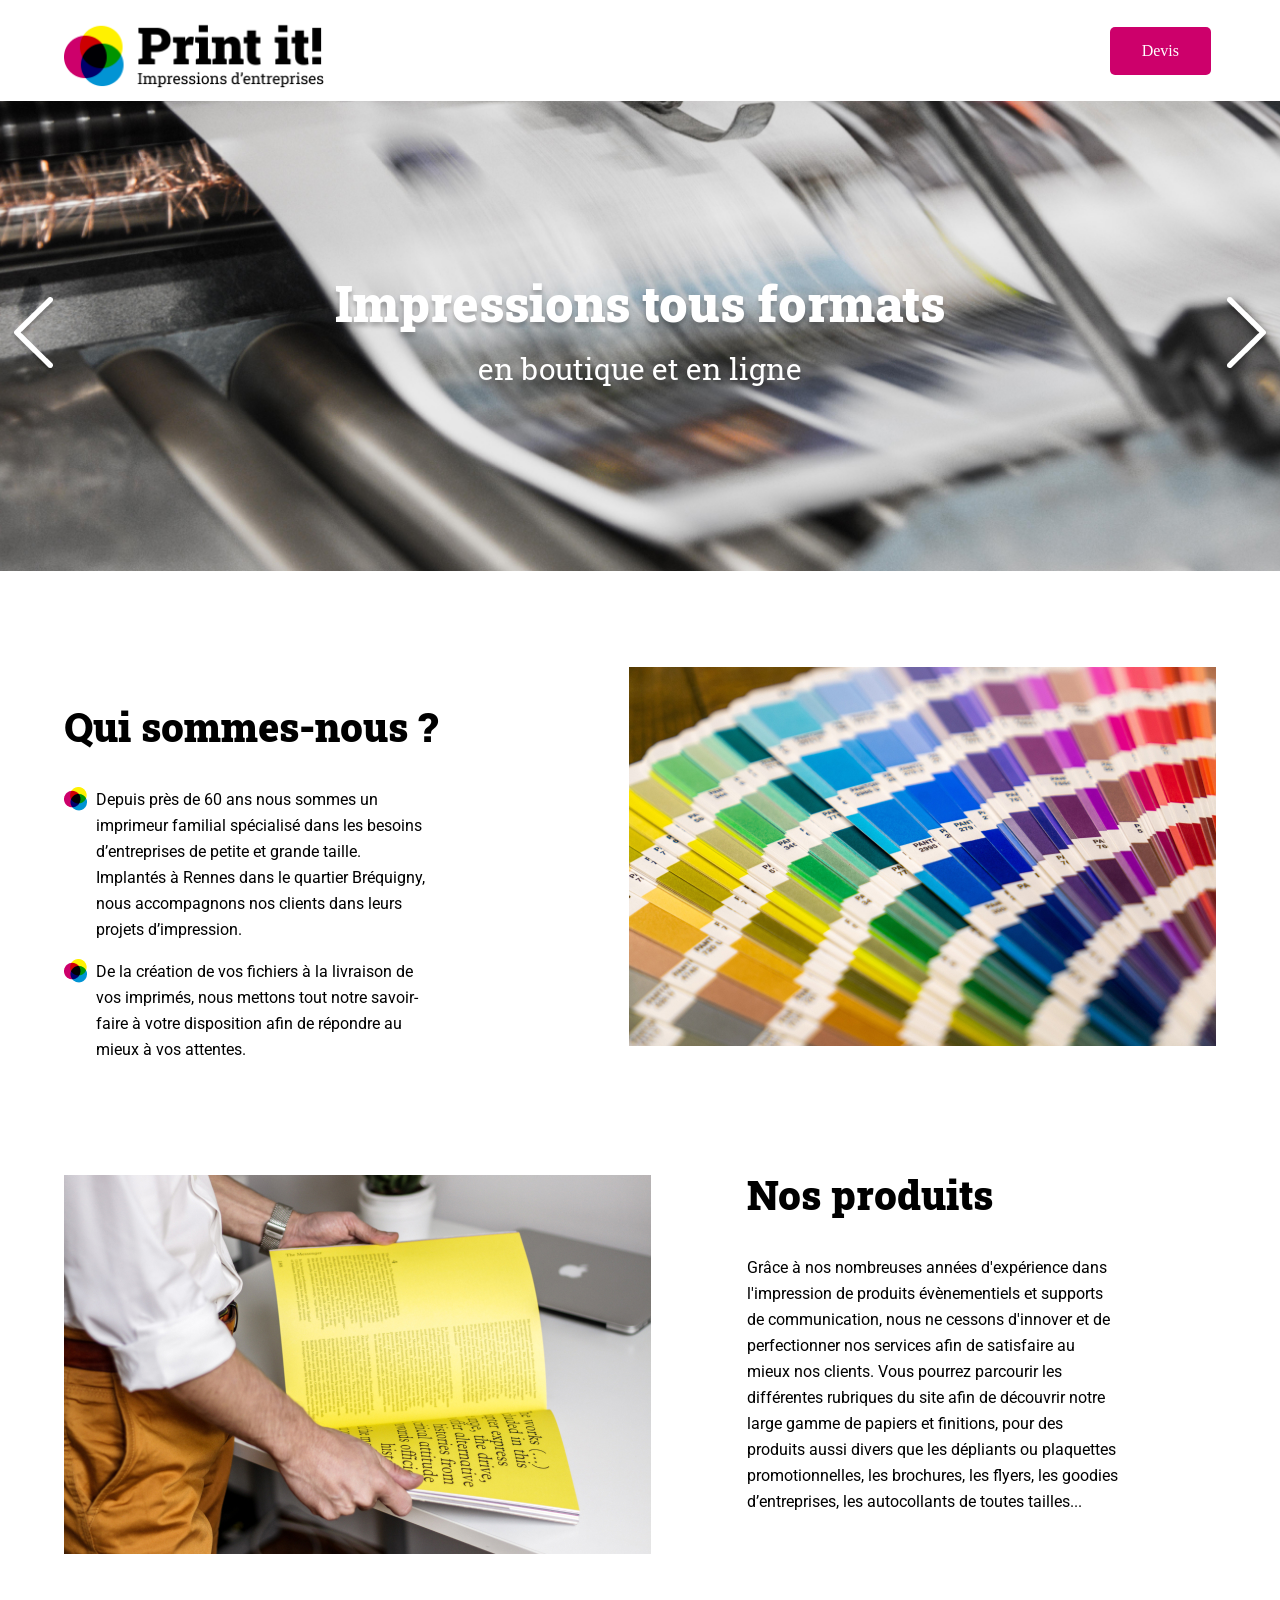
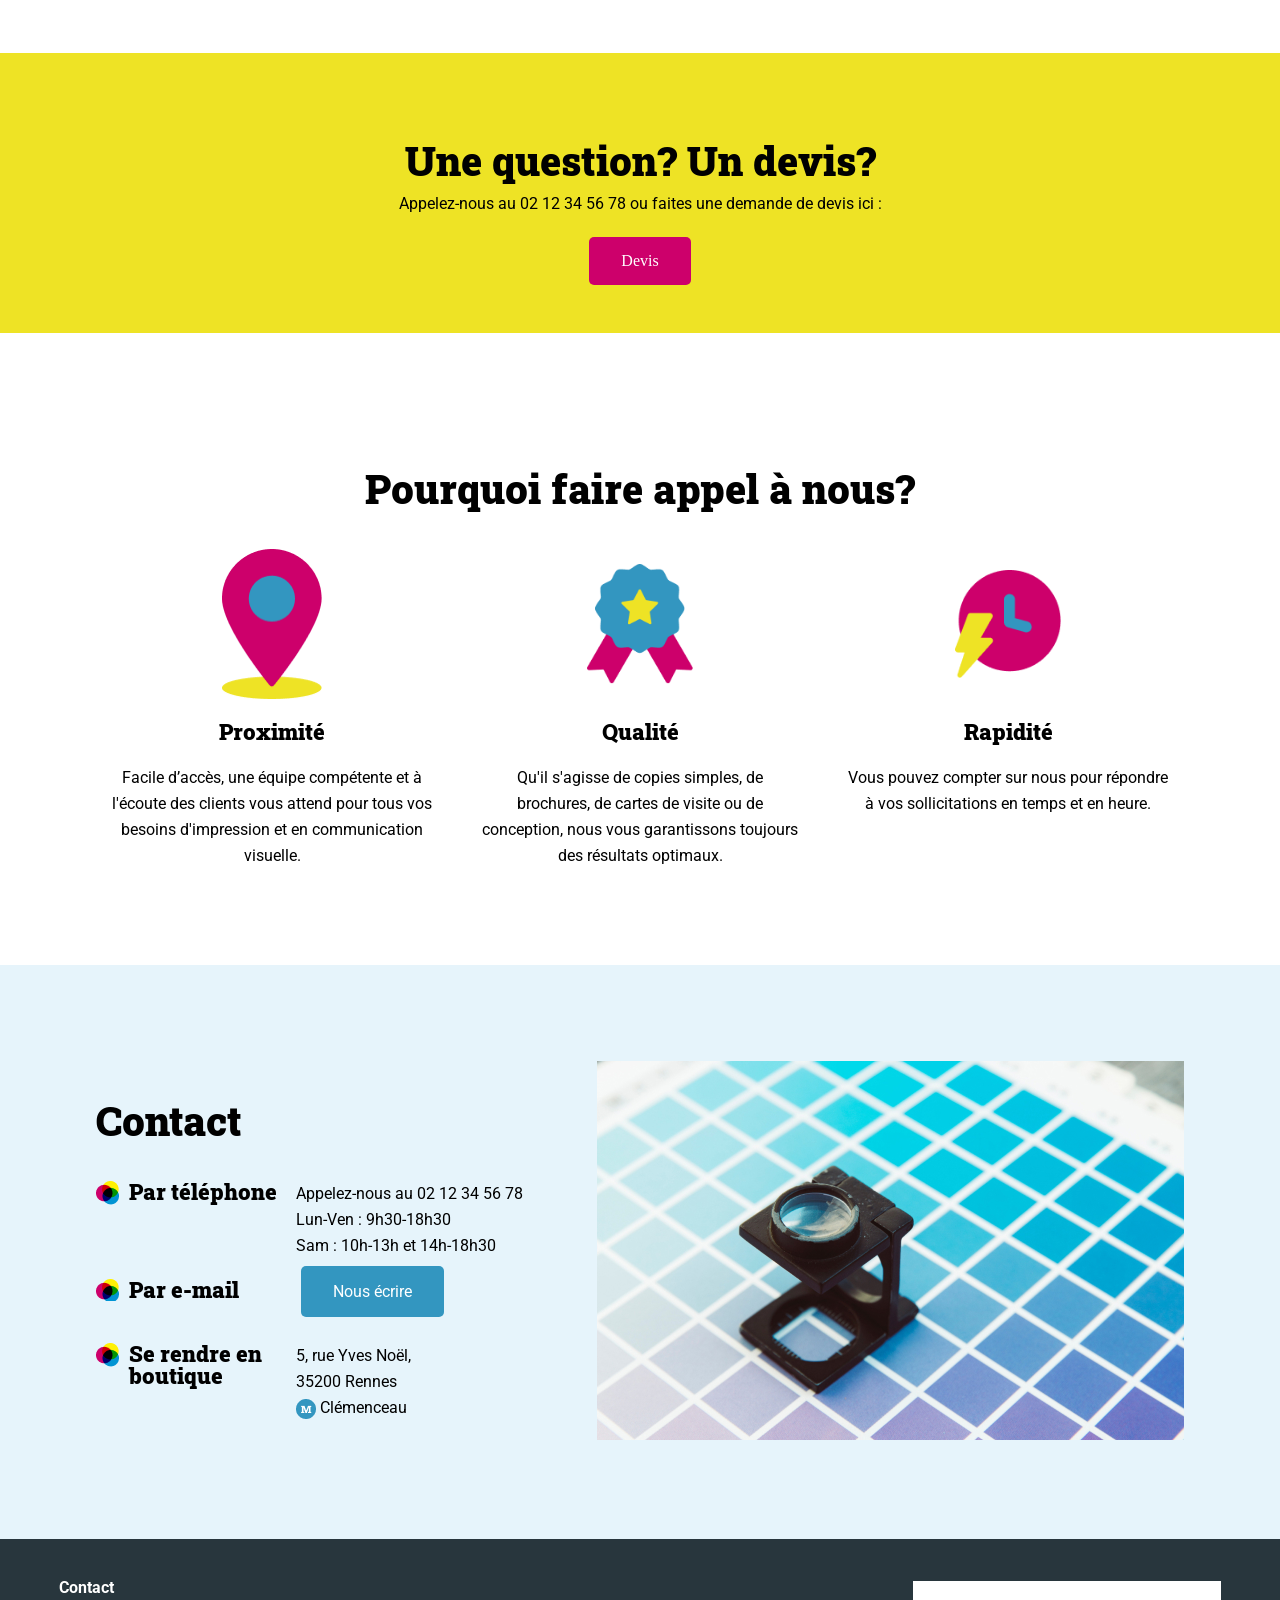
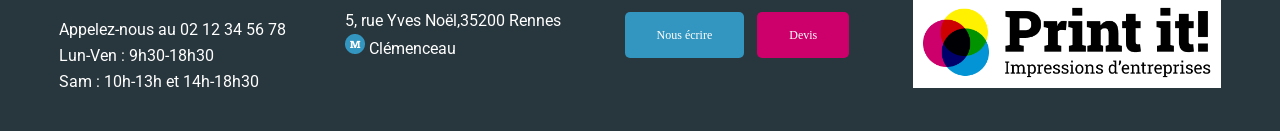
==== index.html @ 8594578f "Update index.html modification html" ====
<!DOCTYPE html>
<html lang="fr">
<head>
	<meta charset="UTF-8">
	<meta name="viewport" content="width=device-width, initial-scale=1.0">
	<title>Print it ! - Impressions d'entreprise</title>
	<link rel="stylesheet" href="./assets/style.css">
	<link rel="preconnect" href="https://fonts.googleapis.com">
	<link rel="preconnect" href="https://fonts.gstatic.com" crossorigin>
	<link href="https://fonts.googleapis.com/css2?family=Roboto:wght@400;700&family=Roboto+Slab:wght@400;900&display=swap" rel="stylesheet">
	<script src="./assets/config.js" defer></script>
<script src="/assets/script.js" defer></script>
	<script src="https://ajax.googleapis.com/ajax/libs/jquery/1.11.0/jquery.min.js"></script>

</head>
<body>
<header class="container">
	<h1>
		<img class="logo" src="./assets/images/logo.png" alt="Print it ! Impressions d'entreprises" >
	</h1>
	<a class="btn devis" href="mailto:contact@print-it.tld">Devis</a>
</header>
<main>
	<div id="banner">
  <img class="banner-img" src="./assets/images/slideshow/slide1.jpg" alt="Banner Print-it">
  
  <img src="./assets/images/arrow_left.png" class="arrow arrowleft" alt="Left Arrow">
  <img src="./assets/images/arrow_right.png" class="arrow arrowright" alt="Right Arrow">
  <p>Impressions tous formats <span>en boutique et en ligne</span></p>
</div>

	<section id="about-us" class="container">
		<div>
			<h2>Qui sommes-nous ?</h2>
			<ul>
				<li>Depuis près de 60 ans nous sommes un imprimeur familial spécialisé dans les besoins d’entreprises de petite et grande taille. Implantés à Rennes dans le quartier Bréquigny, nous accompagnons nos clients dans leurs projets d’impression.</li>
				<li>De la création de vos fichiers à la livraison de vos imprimés, nous mettons tout notre savoir-faire à votre disposition afin de répondre au mieux à vos attentes.</li>
			</ul>
		</div>
		<aside>
			<img src="./assets/images/colors.jpg" alt="palette multicolore">
		</aside>
	</section>
	<section id="products" class="container">
		<div>
			<h2>Nos produits</h2>
			<p>Grâce à nos nombreuses années d'expérience dans l'impression de produits évènementiels et supports de communication, nous ne cessons d'innover et de perfectionner nos services afin de satisfaire au mieux nos clients. Vous pourrez parcourir les différentes rubriques du site afin de découvrir notre large gamme de papiers et finitions, pour des produits aussi divers que les dépliants ou plaquettes promotionnelles, les brochures, les flyers, les goodies d’entreprises, les autocollants de toutes tailles... </p>
		</div>
		<aside>
			<img src="./assets/images/yellow-book.jpg" alt="Imprimeur avec un livre jaune dans les mains">
		</aside>

	</section>
	<section id="question" class="bg-yellow">
		<h2>Une question? Un devis?</h2>
		<p>Appelez-nous au 02 12 34 56 78 ou faites une demande de devis ici :</p>
		<a href="mailto:contact@print-it.tld" class="btn devis">Devis</a>
	</section>
	<section id="why-us" class="container">
		<h2>Pourquoi faire appel à nous?</h2>
		<div>
			<article>
				<img src="./assets/images/proximity-icon.png" alt="Icone Proximité">
				<h3>Proximité</h3>
				<p>Facile d’accès, une équipe compétente et à l'écoute des clients vous attend pour tous vos besoins d'impression et en communication visuelle.</p>
			</article>
			<article>
				<img src="./assets/images/quality-icon.png" alt="Icone Qualité">
				<h3>Qualité</h3>
				<p>Qu'il s'agisse de copies simples, de brochures, de cartes de visite ou de conception, nous vous garantissons toujours des résultats optimaux.</p>
			</article>
			<article>
				<img src="./assets/images/speedy-icon.png" alt="Rapidité Qualité">
				<h3>Rapidité</h3>
				<p>Vous pouvez compter sur nous pour répondre à vos sollicitations en temps et en heure.</p>
			</article>
		</div>
	</section>
	<section id="contact" class="bg-lightblue">
		<div class="container">
			<div>
				<h2>Contact</h2>
				<div>
					<h3>Par téléphone</h3>
					<ul>
						<li>Appelez-nous au 02 12 34 56 78</li>
						<li>Lun-Ven : 9h30-18h30</li>
						<li>Sam : 10h-13h et 14h-18h30</li>
					</ul>
				</div>
				<div>
					<h3>Par e-mail</h3>
					<p>
						<a href="mailto:contact@print-it.tld" class="btn">Nous écrire</a>
					</p>
				</div>
				<div>
					<h3>Se rendre en boutique</h3>
					<p>5, rue Yves Noël,<br>
						35200 Rennes<br>
						<img class="inline-icon" src="./assets/images/metro.png" alt="metro"/> Clémenceau</p>
				</div>
			</div>
			<div>
				<img src="./assets/images/magnifying-glass.jpg" alt="Loupe avec palette bleue">
			</div>

		</div>
	</section>
</main>
<footer>
	<div>
		<p class="footer-contact">Contact</p>
		<ul>
			<li>Appelez-nous au 02 12 34 56 78</li>
			<li>Lun-Ven : 9h30-18h30</li>
			<li>Sam : 10h-13h et 14h-18h30</li>
		</ul>
	</div>
	<div>
		<p>5, rue Yves Noël,35200 Rennes<br>
			<img src="./assets/images/metro.png" alt="metro"/> Clémenceau</p>
	</div>
	<div>
		<a href="mailto:contact@print-it.tld" class="btn">Nous écrire</a>
		<a href="mailto:contact@print-it.tld?subject=Demande&nbsp;de&nbsp;devis" class="btn devis">Devis</a>
	</div>
	<div>
		<img class="footer-logo" src="./assets/images/logo.png" alt="Print it ! Impressions d'entreprises" >
	</div>
</footer>
<script src="./assets/script.js"></script>
</body>
</html>
---- assets/style.css ----
/* variables declaration */
:root {
	--primary-color: #3396C0;
	--secondary-color: #CD006B;
	--third-color: #EEE325;
}

/* Reset CSS */
* {
	-webkit-box-sizing: border-box;
	-moz-box-sizing: border-box;
	box-sizing: border-box;
}
html, body, div, span, applet, object, iframe,
h1, h2, h3, h4, h5, h6, p, blockquote, pre,
a, abbr, acronym, address, big, cite, code,
del, dfn, em, img, ins, kbd, q, s, samp,
small, strike, strong, sub, sup, tt, var,
b, u, i, center,
dl, dt, dd, ol, ul, li,
fieldset, form, label, legend,
table, caption, tbody, tfoot, thead, tr, th, td,
article, aside, canvas, details, embed,
figure, figcaption, footer, header, hgroup,
menu, nav, output, ruby, section, summary,
time, mark, audio, video {
	margin: 0;
	padding: 0;
	border: 0;
	font: inherit;
	font-size: 100%;
	vertical-align: baseline;
}
/* HTML5 display-role reset for older browsers */
article, aside, details, figcaption, figure,
footer, header, hgroup, menu, nav, section {
	display: block;
}
body {
	line-height: 1;
}
ol, ul {
	list-style: none;
}
blockquote, q {
	quotes: none;
}
blockquote:before, blockquote:after,
q:before, q:after {
	content: none;
}
table {
	border-collapse: collapse;
	border-spacing: 0;
}
body {

}
section {
	margin-block: 6em;
}
h2 {
	font-family: 'Roboto Slab', sans-serif;
	font-size: 40px;
	font-weight: 900;
	margin-block: 1em;
}
h3{
	font-family: 'Roboto Slab', sans-serif;
	font-size: 22px;
	font-weight: 900;
	margin-block: 1em;
}

p, li {
	font-family: Roboto, sans-serif;
	font-size: 16px;
	line-height: 26px;
}
.container {
	max-width: 1440px;
	margin-inline:auto;
	padding-inline: 5%;
}
header {
	display: flex;
	justify-content: space-between;
	align-items: center;
}
.logo{
	width: 260px;
	margin-block: 10px;
}

.btn {
	background-color: var(--primary-color) ;
	padding: 16px 32px;
	margin-inline:5px;
	border-radius: 5px;
	color: white;
	text-decoration: none;
}
.devis {
	background-color: var(--secondary-color);
}

#banner {
	display: flex;
	flex-direction: column;
	align-items: center;
	justify-content: center;
	width: 100%;
	min-height: 470px;
	position: relative;
}
.banner-img {
	position: absolute;
	width: 100%;
	height: 100%;
	z-index: -1;
	object-fit: cover;
	object-position: center;
}
/* Code CSS en prévision de l'ajout d'un carousel pour la bannière */
/* Gestion des fleches du carrousel */
#banner .arrow {
	position: absolute;
}
#banner .arrowleft {
	left: 10px;
}
#banner .arrowright {
	right: 10px;
}
/* Gestion des points du carrousel */
.dots {
	position: absolute;
	bottom: 40px;
	display: flex;
}
.dot {
	margin-inline: 5px;
	width: 13px;
	height: 13px;
	background-color: #ffffff00;
	border: 3px solid #fff;
	border-radius: 100%;
	box-shadow: 0 4px 4px rgba(0, 0, 0, 0.25);;
}
.dot_selected {
	background-color: #fff;
}
/* Fin du code CSS pour le carousel */
#banner p {
	font-family: 'Roboto Slab', sans-serif;
	font-weight: 900;
	font-size: 50px;
	line-height: 66px;
	color: white;
	text-shadow: 0 4px 4px rgba(0, 0, 0, 0.25);
	text-align: center;
}
#banner span {
	display: block;
	font-weight: 400;
	font-size: 30px;
}
#about-us {
	display: flex;
}
#about-us article, #about-us aside {
	flex:1;
}
#about-us li {
	background: url("./images/tricolor-icon.png") no-repeat left top;
	font-size: 16px;
	line-height: 26px;
	padding-left:2em;
	width: 65%;
	margin-bottom: 1em;

}

#products {
	display: flex;
	align-items: flex-start;
	flex-direction: row-reverse;
}
#products div, #products aside {
	flex:1;
}
#products div {
	padding: 0 6em;
}
#products h2 {
	margin-top: 0;
}
.bg-yellow {
	background-color: var(--third-color);
}
#question {
	display: flex;
	flex-direction: column;
	align-items: center;
	padding-block: 3em;
}
#question h2 {
	margin-bottom: 10px;
}
#question p {
	margin-bottom: 20px;
}

#why-us {
	display: flex;
	flex-direction: column;
	text-align: center;
}
#why-us > div{
	display: flex;
	justify-content: space-evenly;
}
#why-us article {
	max-width: 320px;
	display: flex;
	flex-direction: column;
}
#why-us img {
	width: 33%;
	height: 150px;
	text-align: center;
	margin-inline: auto;
	margin-block: 0;
	object-fit: contain;
}

.bg-lightblue{
	background-color: #E6F4FB;
}
#contact {
	margin-bottom: 0;
}
#contact article, #contact div {
	flex:1;
}


#contact .container {
	flex-direction: row;
	display: flex;
	padding: 6em ;
}

#contact .container > div > div {
	display: flex;
	padding-bottom: 20px;
}

#contact h3 {
	margin-top: 0;
	background: url("./images/tricolor-icon.png") no-repeat left top;
	padding-left:1.5em;
	width: 200px;
}
.inline-icon {
	vertical-align: middle;
}
footer {
	background-color: #28363D;
	color: white;
	display: flex;
	padding-block: 3em;
	justify-content: space-evenly;
	font-size: 12px;
	align-items: center;
}
footer div {

	position: relative;
}
.footer-logo {
	background-color: white;
	max-width: 308px;
	padding: 10px;
}
.footer-contact {
	margin-bottom: 1em;
	font-weight: 700;
	font-size: 16px;

}

@media all and (max-width: 1250px) {
	#contact > article {
		flex: 2;
	}
}
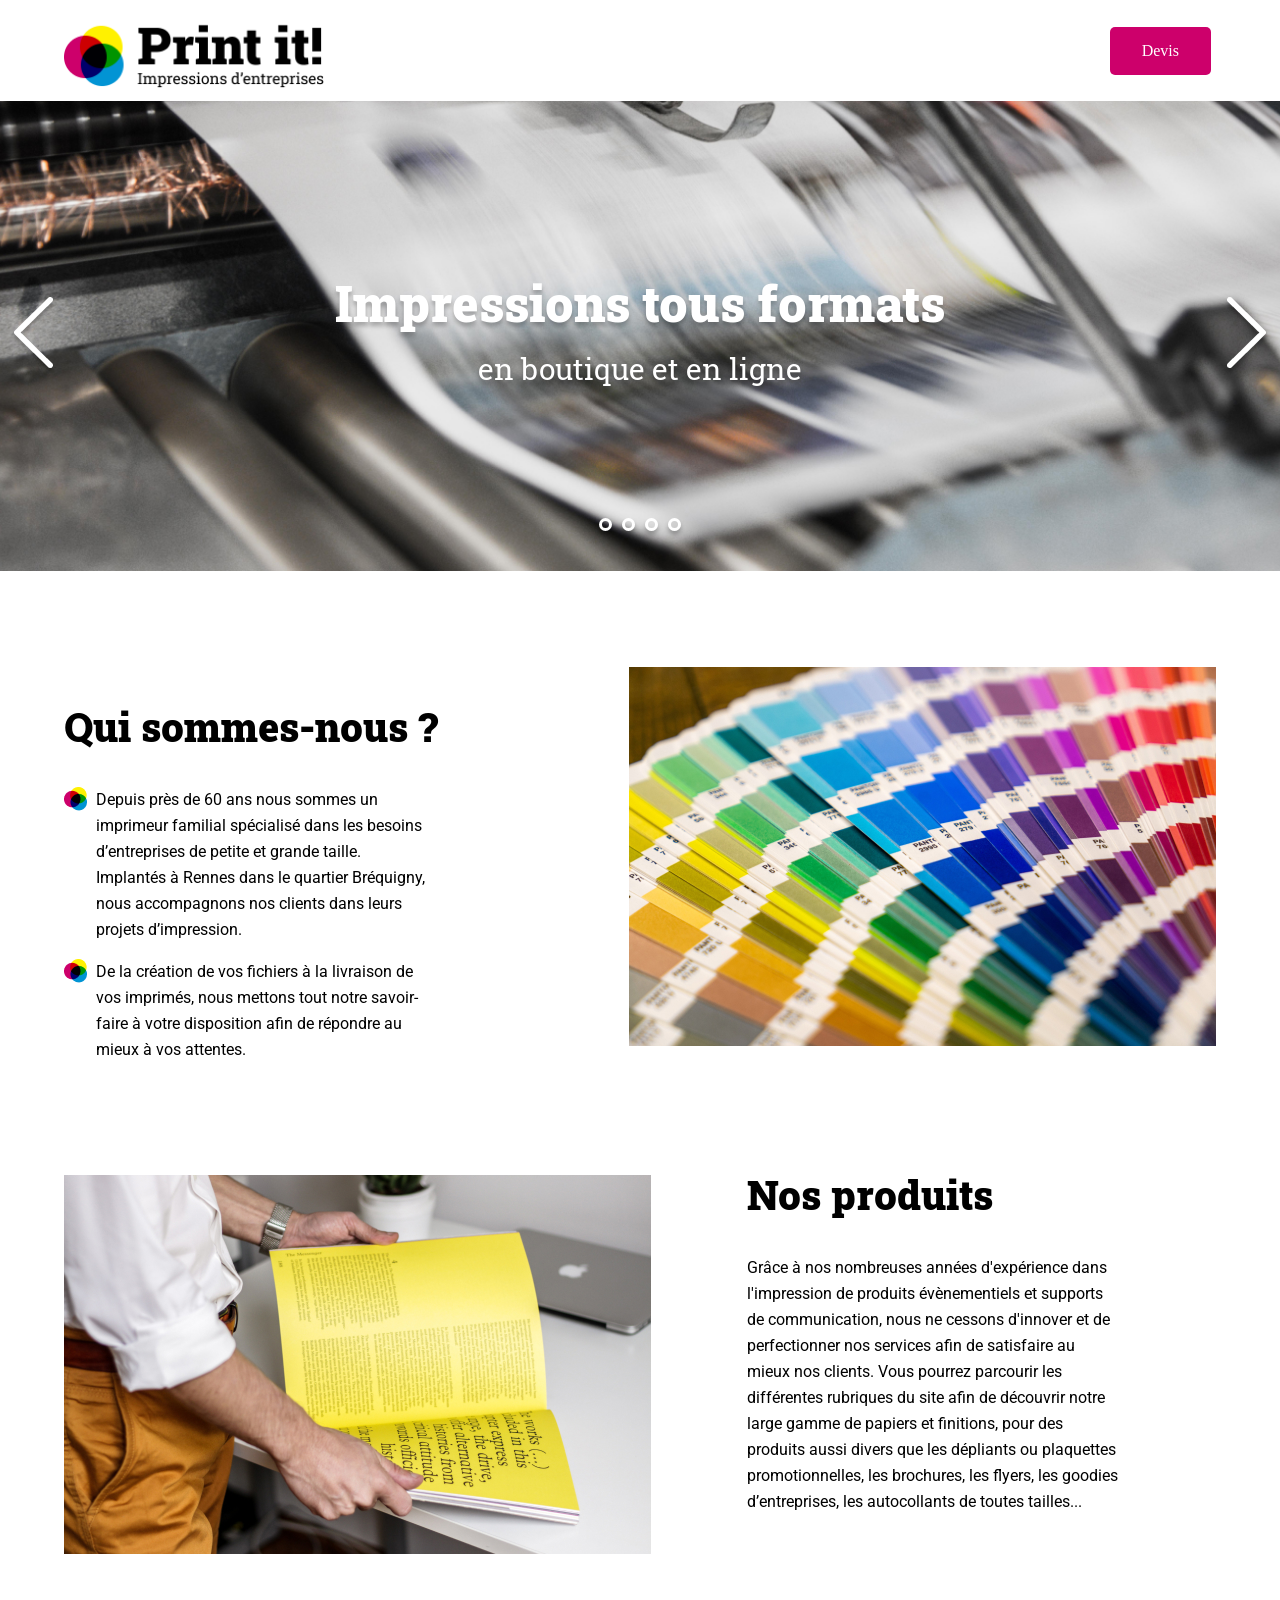
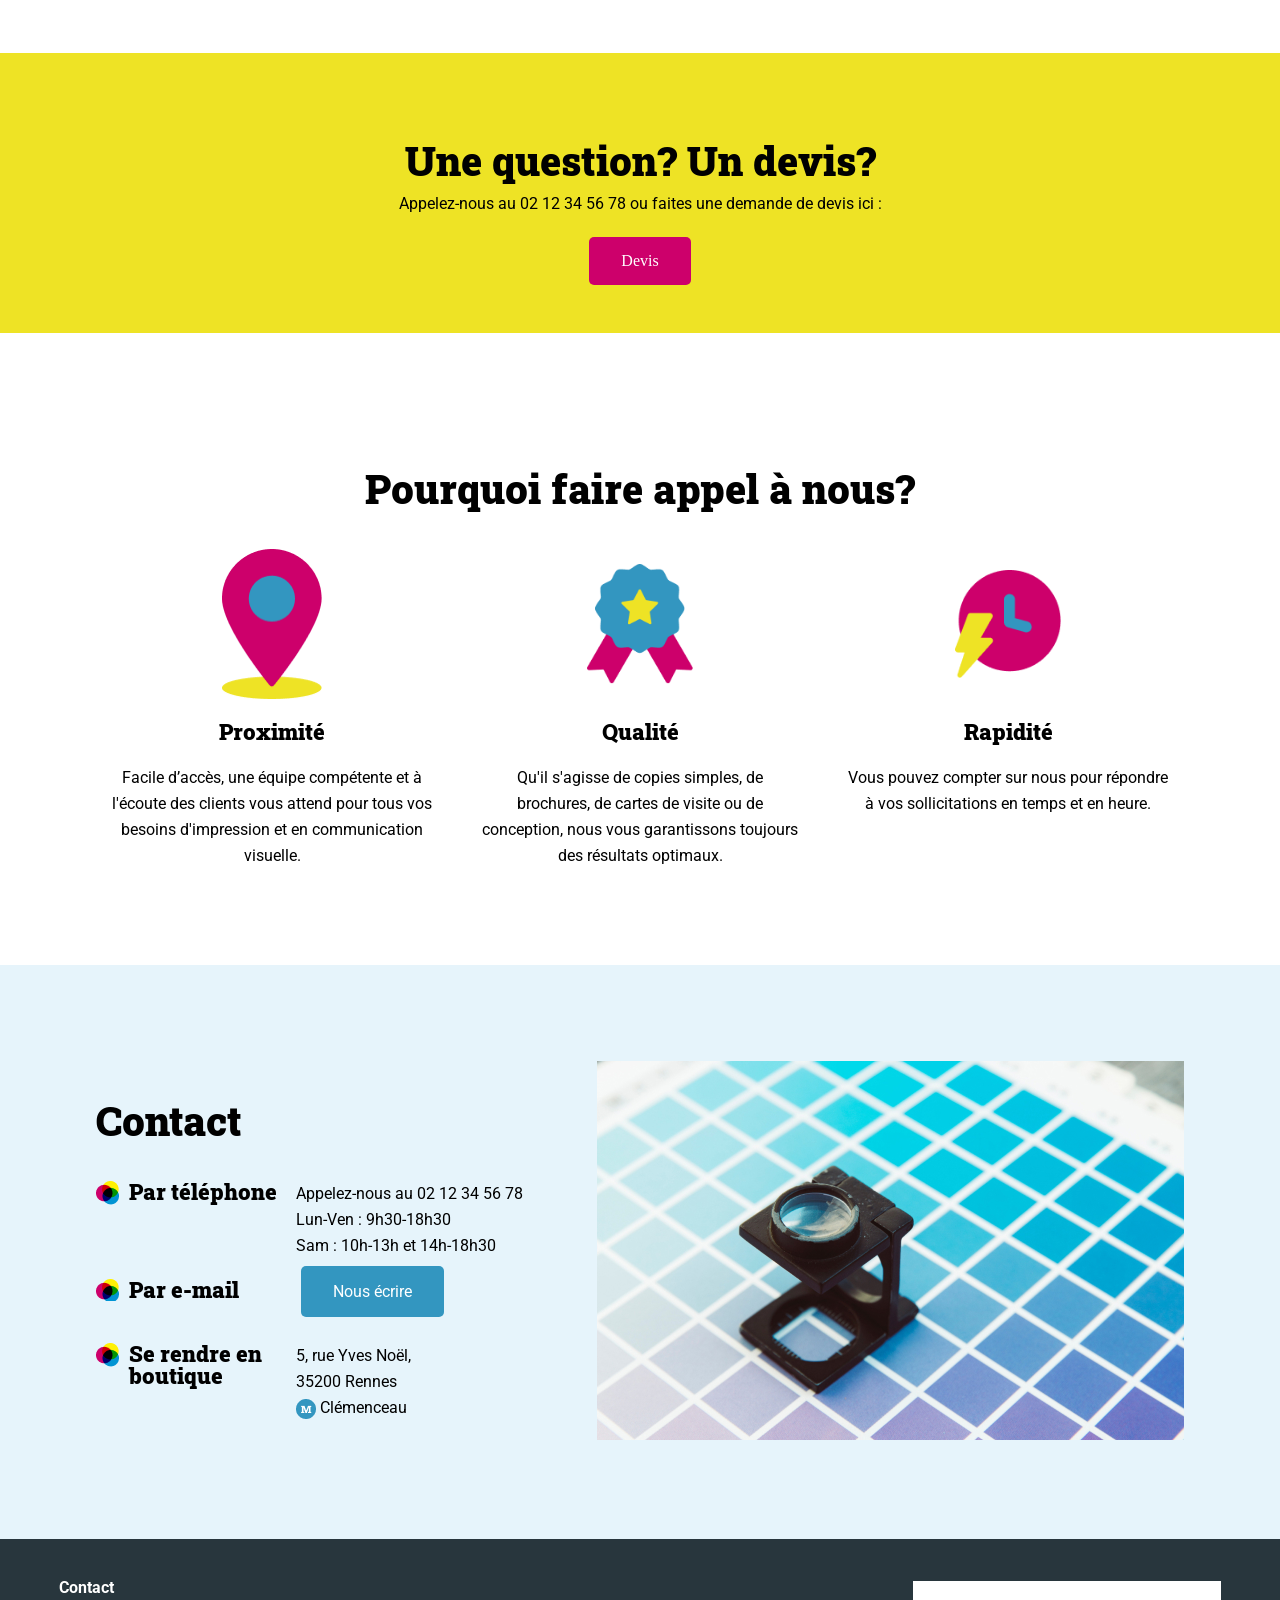
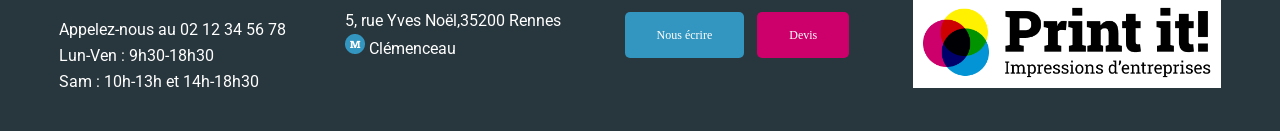
==== commit 6517c3d8: "ajout" ====
--- a/index.html
+++ b/index.html
@@ -1,5 +1,6 @@
 <!DOCTYPE html>
 <html lang="fr">
+
 <head>
 	<meta charset="UTF-8">
 	<meta name="viewport" content="width=device-width, initial-scale=1.0">
@@ -7,128 +8,144 @@
 	<link rel="stylesheet" href="./assets/style.css">
 	<link rel="preconnect" href="https://fonts.googleapis.com">
 	<link rel="preconnect" href="https://fonts.gstatic.com" crossorigin>
-	<link href="https://fonts.googleapis.com/css2?family=Roboto:wght@400;700&family=Roboto+Slab:wght@400;900&display=swap" rel="stylesheet">
+	<link
+		href="https://fonts.googleapis.com/css2?family=Roboto:wght@400;700&family=Roboto+Slab:wght@400;900&display=swap"
+		rel="stylesheet">
 	<script src="./assets/config.js" defer></script>
-<script src="/assets/script.js" defer></script>
+	<script src="./assets/script.js" defer></script>
 	<script src="https://ajax.googleapis.com/ajax/libs/jquery/1.11.0/jquery.min.js"></script>
 
 </head>
+
 <body>
-<header class="container">
-	<h1>
-		<img class="logo" src="./assets/images/logo.png" alt="Print it ! Impressions d'entreprises" >
-	</h1>
-	<a class="btn devis" href="mailto:contact@print-it.tld">Devis</a>
-</header>
-<main>
-	<div id="banner">
-  <img class="banner-img" src="./assets/images/slideshow/slide1.jpg" alt="Banner Print-it">
-  
-  <img src="./assets/images/arrow_left.png" class="arrow arrowleft" alt="Left Arrow">
-  <img src="./assets/images/arrow_right.png" class="arrow arrowright" alt="Right Arrow">
-  <p>Impressions tous formats <span>en boutique et en ligne</span></p>
-</div>
+	<header class="container">
+		<h1>
+			<img class="logo" src="./assets/images/logo.png" alt="Print it ! Impressions d'entreprises">
+		</h1>
+		<a class="btn devis" href="mailto:contact@print-it.tld">Devis</a>
+	</header>
+	<main>
+		<div id="banner">
+			<img class="banner-img" src="./assets/images/slideshow/slide1.jpg" alt="Banner Print-it">
 
-	<section id="about-us" class="container">
+			<img src="./assets/images/arrow_left.png" class="arrow arrowleft" alt="Left Arrow">
+			<img src="./assets/images/arrow_right.png" class="arrow arrowright" alt="Right Arrow">
+			<p>Impressions tous formats <span>en boutique et en ligne</span></p>
+		</div>
+
+		<section id="about-us" class="container">
+			<div>
+				<h2>Qui sommes-nous ?</h2>
+				<ul>
+					<li>Depuis près de 60 ans nous sommes un imprimeur familial spécialisé dans les besoins
+						d’entreprises de petite et grande taille. Implantés à Rennes dans le quartier Bréquigny, nous
+						accompagnons nos clients dans leurs projets d’impression.</li>
+					<li>De la création de vos fichiers à la livraison de vos imprimés, nous mettons tout notre
+						savoir-faire à votre disposition afin de répondre au mieux à vos attentes.</li>
+				</ul>
+			</div>
+			<aside>
+				<img src="./assets/images/colors.jpg" alt="palette multicolore">
+			</aside>
+		</section>
+		<section id="products" class="container">
+			<div>
+				<h2>Nos produits</h2>
+				<p>Grâce à nos nombreuses années d'expérience dans l'impression de produits évènementiels et supports de
+					communication, nous ne cessons d'innover et de perfectionner nos services afin de satisfaire au
+					mieux nos clients. Vous pourrez parcourir les différentes rubriques du site afin de découvrir notre
+					large gamme de papiers et finitions, pour des produits aussi divers que les dépliants ou plaquettes
+					promotionnelles, les brochures, les flyers, les goodies d’entreprises, les autocollants de toutes
+					tailles... </p>
+			</div>
+			<aside>
+				<img src="./assets/images/yellow-book.jpg" alt="Imprimeur avec un livre jaune dans les mains">
+			</aside>
+
+		</section>
+		<section id="question" class="bg-yellow">
+			<h2>Une question? Un devis?</h2>
+			<p>Appelez-nous au 02 12 34 56 78 ou faites une demande de devis ici :</p>
+			<a href="mailto:contact@print-it.tld" class="btn devis">Devis</a>
+		</section>
+		<section id="why-us" class="container">
+			<h2>Pourquoi faire appel à nous?</h2>
+			<div>
+				<article>
+					<img src="./assets/images/proximity-icon.png" alt="Icone Proximité">
+					<h3>Proximité</h3>
+					<p>Facile d’accès, une équipe compétente et à l'écoute des clients vous attend pour tous vos besoins
+						d'impression et en communication visuelle.</p>
+				</article>
+				<article>
+					<img src="./assets/images/quality-icon.png" alt="Icone Qualité">
+					<h3>Qualité</h3>
+					<p>Qu'il s'agisse de copies simples, de brochures, de cartes de visite ou de conception, nous vous
+						garantissons toujours des résultats optimaux.</p>
+				</article>
+				<article>
+					<img src="./assets/images/speedy-icon.png" alt="Rapidité Qualité">
+					<h3>Rapidité</h3>
+					<p>Vous pouvez compter sur nous pour répondre à vos sollicitations en temps et en heure.</p>
+				</article>
+			</div>
+		</section>
+		<section id="contact" class="bg-lightblue">
+			<div class="container">
+				<div>
+					<h2>Contact</h2>
+					<div>
+						<h3>Par téléphone</h3>
+						<ul>
+							<li>Appelez-nous au 02 12 34 56 78</li>
+							<li>Lun-Ven : 9h30-18h30</li>
+							<li>Sam : 10h-13h et 14h-18h30</li>
+						</ul>
+					</div>
+					<div>
+						<h3>Par e-mail</h3>
+						<p>
+							<a href="mailto:contact@print-it.tld" class="btn">Nous écrire</a>
+						</p>
+					</div>
+					<div>
+						<h3>Se rendre en boutique</h3>
+						<p>5, rue Yves Noël,<br>
+							35200 Rennes<br>
+							<img class="inline-icon" src="./assets/images/metro.png" alt="metro" /> Clémenceau
+						</p>
+					</div>
+				</div>
+				<div>
+					<img src="./assets/images/magnifying-glass.jpg" alt="Loupe avec palette bleue">
+				</div>
+
+			</div>
+		</section>
+	</main>
+	<footer>
 		<div>
-			<h2>Qui sommes-nous ?</h2>
+			<p class="footer-contact">Contact</p>
 			<ul>
-				<li>Depuis près de 60 ans nous sommes un imprimeur familial spécialisé dans les besoins d’entreprises de petite et grande taille. Implantés à Rennes dans le quartier Bréquigny, nous accompagnons nos clients dans leurs projets d’impression.</li>
-				<li>De la création de vos fichiers à la livraison de vos imprimés, nous mettons tout notre savoir-faire à votre disposition afin de répondre au mieux à vos attentes.</li>
+				<li>Appelez-nous au 02 12 34 56 78</li>
+				<li>Lun-Ven : 9h30-18h30</li>
+				<li>Sam : 10h-13h et 14h-18h30</li>
 			</ul>
 		</div>
-		<aside>
-			<img src="./assets/images/colors.jpg" alt="palette multicolore">
-		</aside>
-	</section>
-	<section id="products" class="container">
 		<div>
-			<h2>Nos produits</h2>
-			<p>Grâce à nos nombreuses années d'expérience dans l'impression de produits évènementiels et supports de communication, nous ne cessons d'innover et de perfectionner nos services afin de satisfaire au mieux nos clients. Vous pourrez parcourir les différentes rubriques du site afin de découvrir notre large gamme de papiers et finitions, pour des produits aussi divers que les dépliants ou plaquettes promotionnelles, les brochures, les flyers, les goodies d’entreprises, les autocollants de toutes tailles... </p>
+			<p>5, rue Yves Noël,35200 Rennes<br>
+				<img src="./assets/images/metro.png" alt="metro" /> Clémenceau
+			</p>
 		</div>
-		<aside>
-			<img src="./assets/images/yellow-book.jpg" alt="Imprimeur avec un livre jaune dans les mains">
-		</aside>
+		<div>
+			<a href="mailto:contact@print-it.tld" class="btn">Nous écrire</a>
+			<a href="mailto:contact@print-it.tld?subject=Demande&nbsp;de&nbsp;devis" class="btn devis">Devis</a>
+		</div>
+		<div>
+			<img class="footer-logo" src="./assets/images/logo.png" alt="Print it ! Impressions d'entreprises">
+		</div>
+	</footer>
 
-	</section>
-	<section id="question" class="bg-yellow">
-		<h2>Une question? Un devis?</h2>
-		<p>Appelez-nous au 02 12 34 56 78 ou faites une demande de devis ici :</p>
-		<a href="mailto:contact@print-it.tld" class="btn devis">Devis</a>
-	</section>
-	<section id="why-us" class="container">
-		<h2>Pourquoi faire appel à nous?</h2>
-		<div>
-			<article>
-				<img src="./assets/images/proximity-icon.png" alt="Icone Proximité">
-				<h3>Proximité</h3>
-				<p>Facile d’accès, une équipe compétente et à l'écoute des clients vous attend pour tous vos besoins d'impression et en communication visuelle.</p>
-			</article>
-			<article>
-				<img src="./assets/images/quality-icon.png" alt="Icone Qualité">
-				<h3>Qualité</h3>
-				<p>Qu'il s'agisse de copies simples, de brochures, de cartes de visite ou de conception, nous vous garantissons toujours des résultats optimaux.</p>
-			</article>
-			<article>
-				<img src="./assets/images/speedy-icon.png" alt="Rapidité Qualité">
-				<h3>Rapidité</h3>
-				<p>Vous pouvez compter sur nous pour répondre à vos sollicitations en temps et en heure.</p>
-			</article>
-		</div>
-	</section>
-	<section id="contact" class="bg-lightblue">
-		<div class="container">
-			<div>
-				<h2>Contact</h2>
-				<div>
-					<h3>Par téléphone</h3>
-					<ul>
-						<li>Appelez-nous au 02 12 34 56 78</li>
-						<li>Lun-Ven : 9h30-18h30</li>
-						<li>Sam : 10h-13h et 14h-18h30</li>
-					</ul>
-				</div>
-				<div>
-					<h3>Par e-mail</h3>
-					<p>
-						<a href="mailto:contact@print-it.tld" class="btn">Nous écrire</a>
-					</p>
-				</div>
-				<div>
-					<h3>Se rendre en boutique</h3>
-					<p>5, rue Yves Noël,<br>
-						35200 Rennes<br>
-						<img class="inline-icon" src="./assets/images/metro.png" alt="metro"/> Clémenceau</p>
-				</div>
-			</div>
-			<div>
-				<img src="./assets/images/magnifying-glass.jpg" alt="Loupe avec palette bleue">
-			</div>
+</body>
 
-		</div>
-	</section>
-</main>
-<footer>
-	<div>
-		<p class="footer-contact">Contact</p>
-		<ul>
-			<li>Appelez-nous au 02 12 34 56 78</li>
-			<li>Lun-Ven : 9h30-18h30</li>
-			<li>Sam : 10h-13h et 14h-18h30</li>
-		</ul>
-	</div>
-	<div>
-		<p>5, rue Yves Noël,35200 Rennes<br>
-			<img src="./assets/images/metro.png" alt="metro"/> Clémenceau</p>
-	</div>
-	<div>
-		<a href="mailto:contact@print-it.tld" class="btn">Nous écrire</a>
-		<a href="mailto:contact@print-it.tld?subject=Demande&nbsp;de&nbsp;devis" class="btn devis">Devis</a>
-	</div>
-	<div>
-		<img class="footer-logo" src="./assets/images/logo.png" alt="Print it ! Impressions d'entreprises" >
-	</div>
-</footer>
-<script src="./assets/script.js"></script>
-</body>
-</html>
+</html>
--- a/assets/style.css
+++ b/assets/style.css
@@ -11,19 +11,88 @@
 	-moz-box-sizing: border-box;
 	box-sizing: border-box;
 }
-html, body, div, span, applet, object, iframe,
-h1, h2, h3, h4, h5, h6, p, blockquote, pre,
-a, abbr, acronym, address, big, cite, code,
-del, dfn, em, img, ins, kbd, q, s, samp,
-small, strike, strong, sub, sup, tt, var,
-b, u, i, center,
-dl, dt, dd, ol, ul, li,
-fieldset, form, label, legend,
-table, caption, tbody, tfoot, thead, tr, th, td,
-article, aside, canvas, details, embed,
-figure, figcaption, footer, header, hgroup,
-menu, nav, output, ruby, section, summary,
-time, mark, audio, video {
+
+html,
+body,
+div,
+span,
+applet,
+object,
+iframe,
+h1,
+h2,
+h3,
+h4,
+h5,
+h6,
+p,
+blockquote,
+pre,
+a,
+abbr,
+acronym,
+address,
+big,
+cite,
+code,
+del,
+dfn,
+em,
+img,
+ins,
+kbd,
+q,
+s,
+samp,
+small,
+strike,
+strong,
+sub,
+sup,
+tt,
+var,
+b,
+u,
+i,
+center,
+dl,
+dt,
+dd,
+ol,
+ul,
+li,
+fieldset,
+form,
+label,
+legend,
+table,
+caption,
+tbody,
+tfoot,
+thead,
+tr,
+th,
+td,
+article,
+aside,
+canvas,
+details,
+embed,
+figure,
+figcaption,
+footer,
+header,
+hgroup,
+menu,
+nav,
+output,
+ruby,
+section,
+summary,
+time,
+mark,
+audio,
+video {
 	margin: 0;
 	padding: 0;
 	border: 0;
@@ -31,75 +100,101 @@
 	font-size: 100%;
 	vertical-align: baseline;
 }
+
 /* HTML5 display-role reset for older browsers */
-article, aside, details, figcaption, figure,
-footer, header, hgroup, menu, nav, section {
+article,
+aside,
+details,
+figcaption,
+figure,
+footer,
+header,
+hgroup,
+menu,
+nav,
+section {
 	display: block;
 }
+
 body {
 	line-height: 1;
 }
-ol, ul {
+
+ol,
+ul {
 	list-style: none;
 }
-blockquote, q {
+
+blockquote,
+q {
 	quotes: none;
 }
-blockquote:before, blockquote:after,
-q:before, q:after {
+
+blockquote:before,
+blockquote:after,
+q:before,
+q:after {
 	content: none;
 }
+
 table {
 	border-collapse: collapse;
 	border-spacing: 0;
 }
-body {
-
-}
+
+body {}
+
 section {
 	margin-block: 6em;
 }
+
 h2 {
 	font-family: 'Roboto Slab', sans-serif;
 	font-size: 40px;
 	font-weight: 900;
 	margin-block: 1em;
 }
-h3{
+
+h3 {
 	font-family: 'Roboto Slab', sans-serif;
 	font-size: 22px;
 	font-weight: 900;
 	margin-block: 1em;
 }
 
-p, li {
+p,
+li {
 	font-family: Roboto, sans-serif;
 	font-size: 16px;
 	line-height: 26px;
 }
+
 .container {
 	max-width: 1440px;
-	margin-inline:auto;
+	margin-inline: auto;
 	padding-inline: 5%;
 }
+
 header {
 	display: flex;
 	justify-content: space-between;
 	align-items: center;
 }
-.logo{
+
+.logo {
 	width: 260px;
 	margin-block: 10px;
 }
 
 .btn {
-	background-color: var(--primary-color) ;
+	background-color: var(--primary-color);
 	padding: 16px 32px;
-	margin-inline:5px;
+	margin-inline: 5px;
 	border-radius: 5px;
 	color: white;
 	text-decoration: none;
 }
+
 .devis {
 	background-color: var(--secondary-color);
 }
@@ -113,6 +208,7 @@
 	min-height: 470px;
 	position: relative;
 }
+
 .banner-img {
 	position: absolute;
 	width: 100%;
@@ -121,23 +217,28 @@
 	object-fit: cover;
 	object-position: center;
 }
+
 /* Code CSS en prévision de l'ajout d'un carousel pour la bannière */
 /* Gestion des fleches du carrousel */
 #banner .arrow {
 	position: absolute;
 }
+
 #banner .arrowleft {
 	left: 10px;
 }
+
 #banner .arrowright {
 	right: 10px;
 }
+
 /* Gestion des points du carrousel */
 .dots {
 	position: absolute;
 	bottom: 40px;
 	display: flex;
 }
+
 .dot {
 	margin-inline: 5px;
 	width: 13px;
@@ -145,11 +246,14 @@
 	background-color: #ffffff00;
 	border: 3px solid #fff;
 	border-radius: 100%;
-	box-shadow: 0 4px 4px rgba(0, 0, 0, 0.25);;
-}
+	box-shadow: 0 4px 4px rgba(0, 0, 0, 0.25);
+	;
+}
+
 .dot_selected {
 	background-color: #fff;
 }
+
 /* Fin du code CSS pour le carousel */
 #banner p {
 	font-family: 'Roboto Slab', sans-serif;
@@ -160,22 +264,27 @@
 	text-shadow: 0 4px 4px rgba(0, 0, 0, 0.25);
 	text-align: center;
 }
+
 #banner span {
 	display: block;
 	font-weight: 400;
 	font-size: 30px;
 }
+
 #about-us {
 	display: flex;
 }
-#about-us article, #about-us aside {
-	flex:1;
-}
+
+#about-us article,
+#about-us aside {
+	flex: 1;
+}
+
 #about-us li {
 	background: url("./images/tricolor-icon.png") no-repeat left top;
 	font-size: 16px;
 	line-height: 26px;
-	padding-left:2em;
+	padding-left: 2em;
 	width: 65%;
 	margin-bottom: 1em;
 
@@ -186,27 +295,35 @@
 	align-items: flex-start;
 	flex-direction: row-reverse;
 }
-#products div, #products aside {
-	flex:1;
-}
+
+#products div,
+#products aside {
+	flex: 1;
+}
+
 #products div {
 	padding: 0 6em;
 }
+
 #products h2 {
 	margin-top: 0;
 }
+
 .bg-yellow {
 	background-color: var(--third-color);
 }
+
 #question {
 	display: flex;
 	flex-direction: column;
 	align-items: center;
 	padding-block: 3em;
 }
+
 #question h2 {
 	margin-bottom: 10px;
 }
+
 #question p {
 	margin-bottom: 20px;
 }
@@ -216,15 +333,18 @@
 	flex-direction: column;
 	text-align: center;
 }
-#why-us > div{
+
+#why-us>div {
 	display: flex;
 	justify-content: space-evenly;
 }
+
 #why-us article {
 	max-width: 320px;
 	display: flex;
 	flex-direction: column;
 }
+
 #why-us img {
 	width: 33%;
 	height: 150px;
@@ -234,24 +354,27 @@
 	object-fit: contain;
 }
 
-.bg-lightblue{
+.bg-lightblue {
 	background-color: #E6F4FB;
 }
+
 #contact {
 	margin-bottom: 0;
 }
-#contact article, #contact div {
-	flex:1;
+
+#contact article,
+#contact div {
+	flex: 1;
 }
 
 
 #contact .container {
 	flex-direction: row;
 	display: flex;
-	padding: 6em ;
-}
-
-#contact .container > div > div {
+	padding: 6em;
+}
+
+#contact .container>div>div {
 	display: flex;
 	padding-bottom: 20px;
 }
@@ -259,12 +382,14 @@
 #contact h3 {
 	margin-top: 0;
 	background: url("./images/tricolor-icon.png") no-repeat left top;
-	padding-left:1.5em;
+	padding-left: 1.5em;
 	width: 200px;
 }
+
 .inline-icon {
 	vertical-align: middle;
 }
+
 footer {
 	background-color: #28363D;
 	color: white;
@@ -274,15 +399,18 @@
 	font-size: 12px;
 	align-items: center;
 }
+
 footer div {
 
 	position: relative;
 }
+
 .footer-logo {
 	background-color: white;
 	max-width: 308px;
 	padding: 10px;
 }
+
 .footer-contact {
 	margin-bottom: 1em;
 	font-weight: 700;
@@ -291,7 +419,38 @@
 }
 
 @media all and (max-width: 1250px) {
-	#contact > article {
+	#contact>article {
 		flex: 2;
 	}
 }
+
+@media (max-width: 768px) {
+
+
+	#banner p {
+		font-size: large;
+		line-height: 32px;
+	}
+
+
+	header {
+		flex-direction: column;
+		text-align: center;
+		padding: 10px 0;
+	}
+
+	.logo {
+		margin: 10px 0;
+	}
+
+
+	.btn {
+		padding: 8px 16px;
+		font-size: 14px;
+	}
+
+	#banner .arrow {
+		width: 5%;
+
+	}
+}
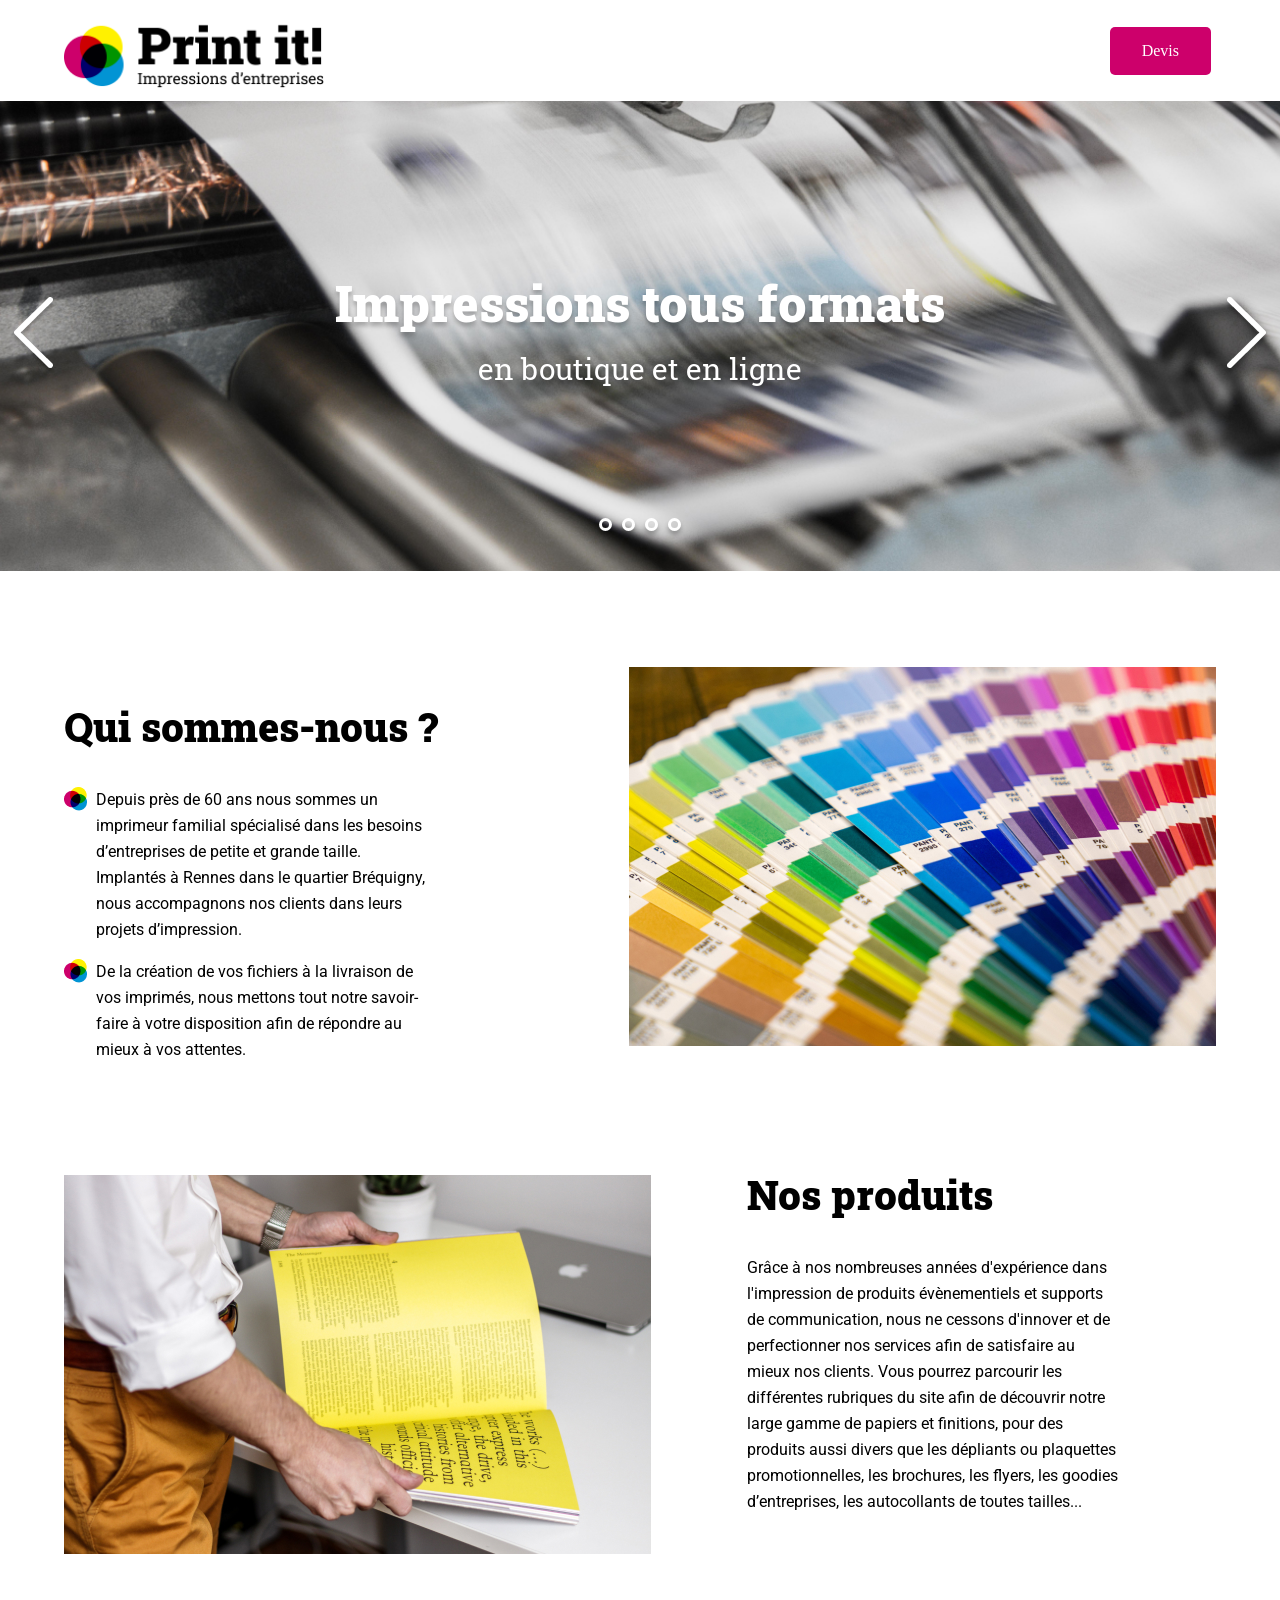
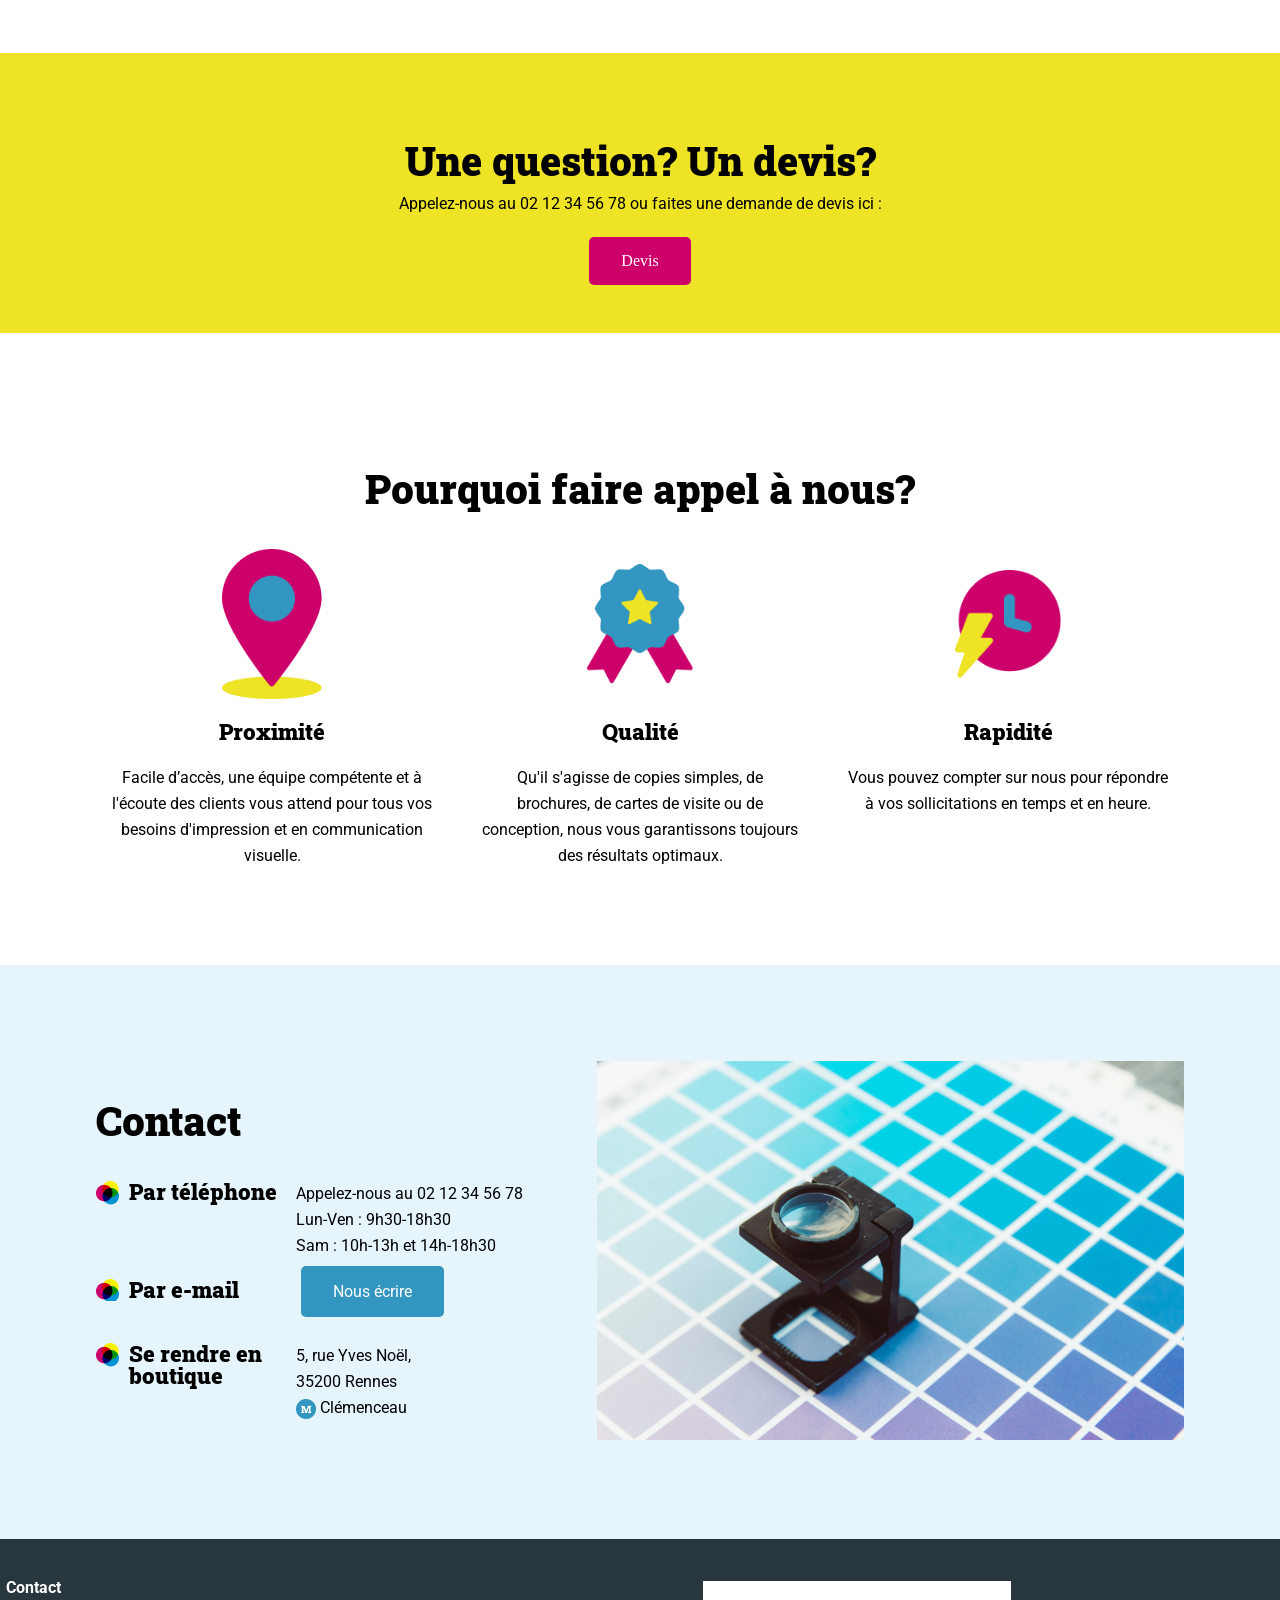
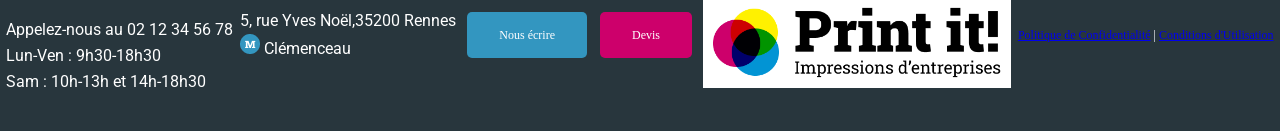
==== commit 6cb73d85: "Update index.html" ====
--- a/index.html
+++ b/index.html
@@ -144,8 +144,12 @@
 		<div>
 			<img class="footer-logo" src="./assets/images/logo.png" alt="Print it ! Impressions d'entreprises">
 		</div>
+		<div class="footer-links">
+    <a href="./privacy.html">Politique de Confidentialité</a> |
+    <a href="./terms.html">Conditions d'Utilisation</a>
+  </div>
 	</footer>
 
 </body>
 
-</html>+</html>
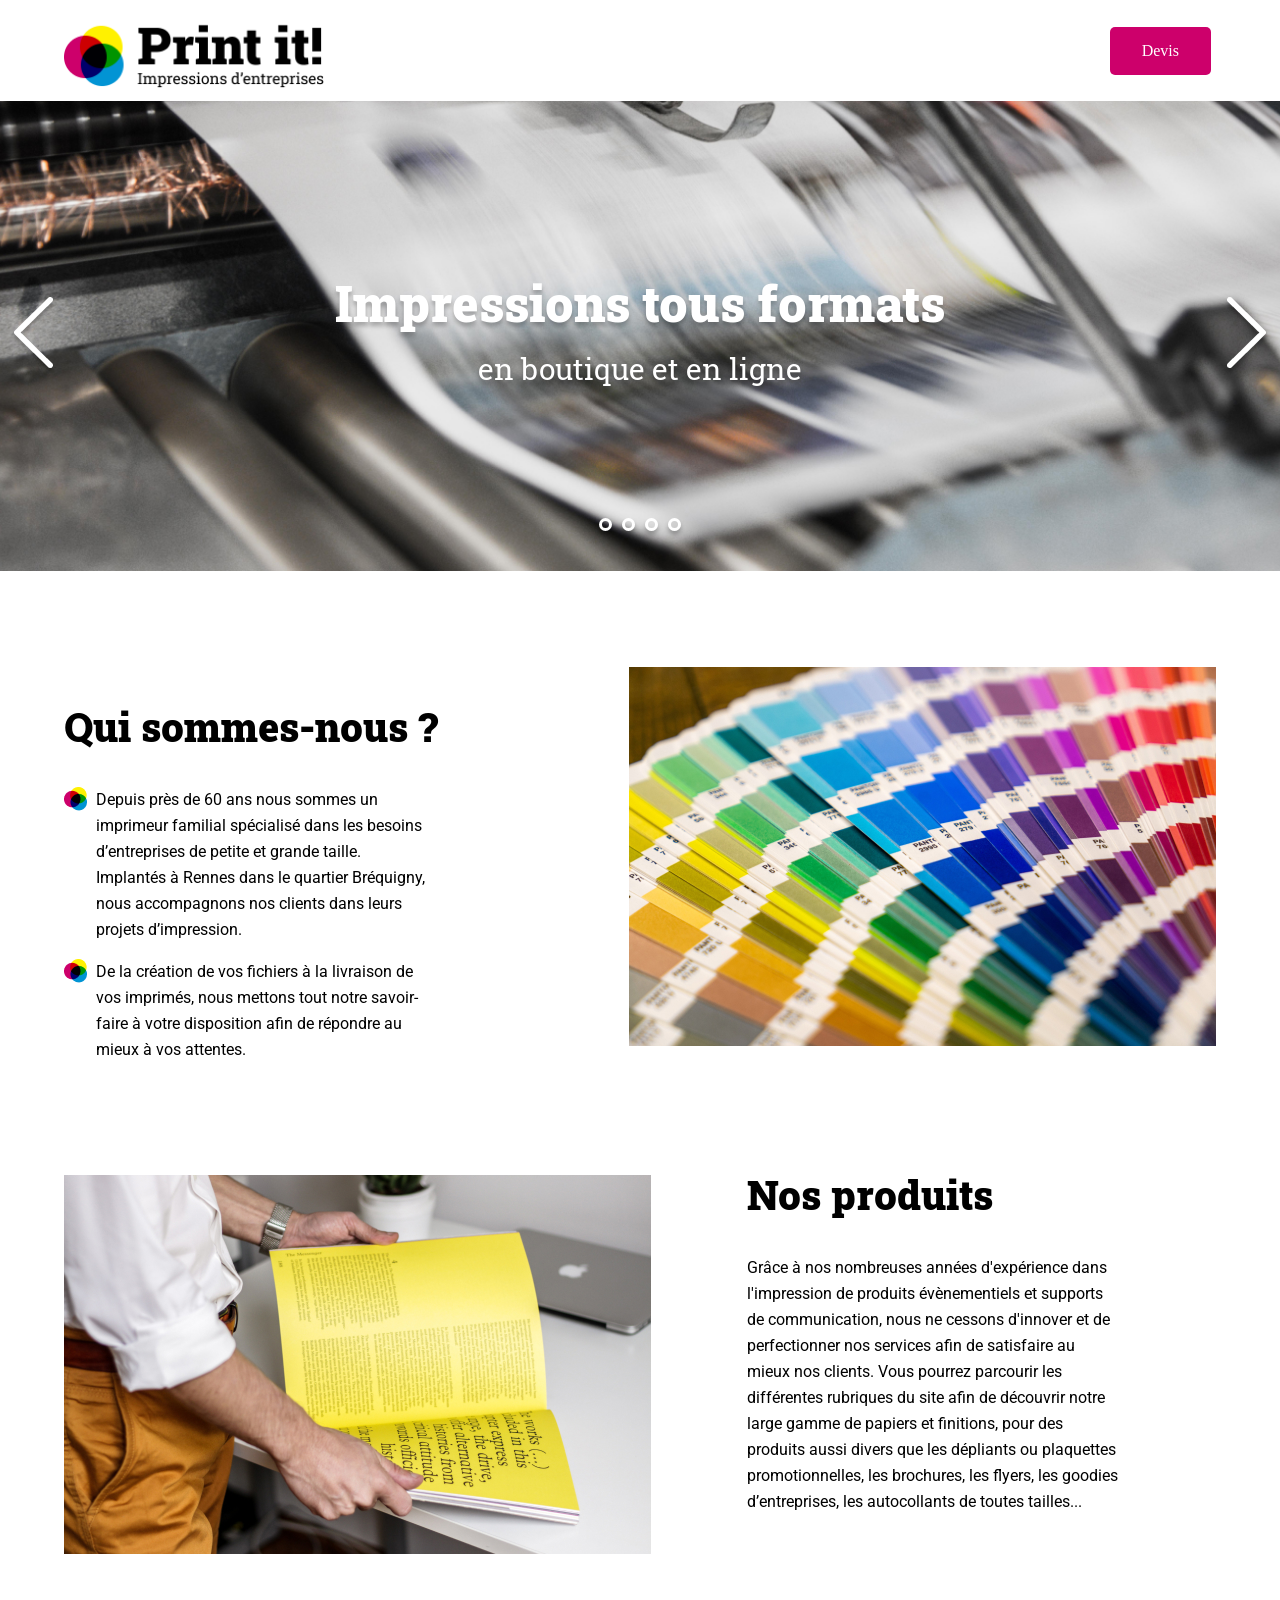
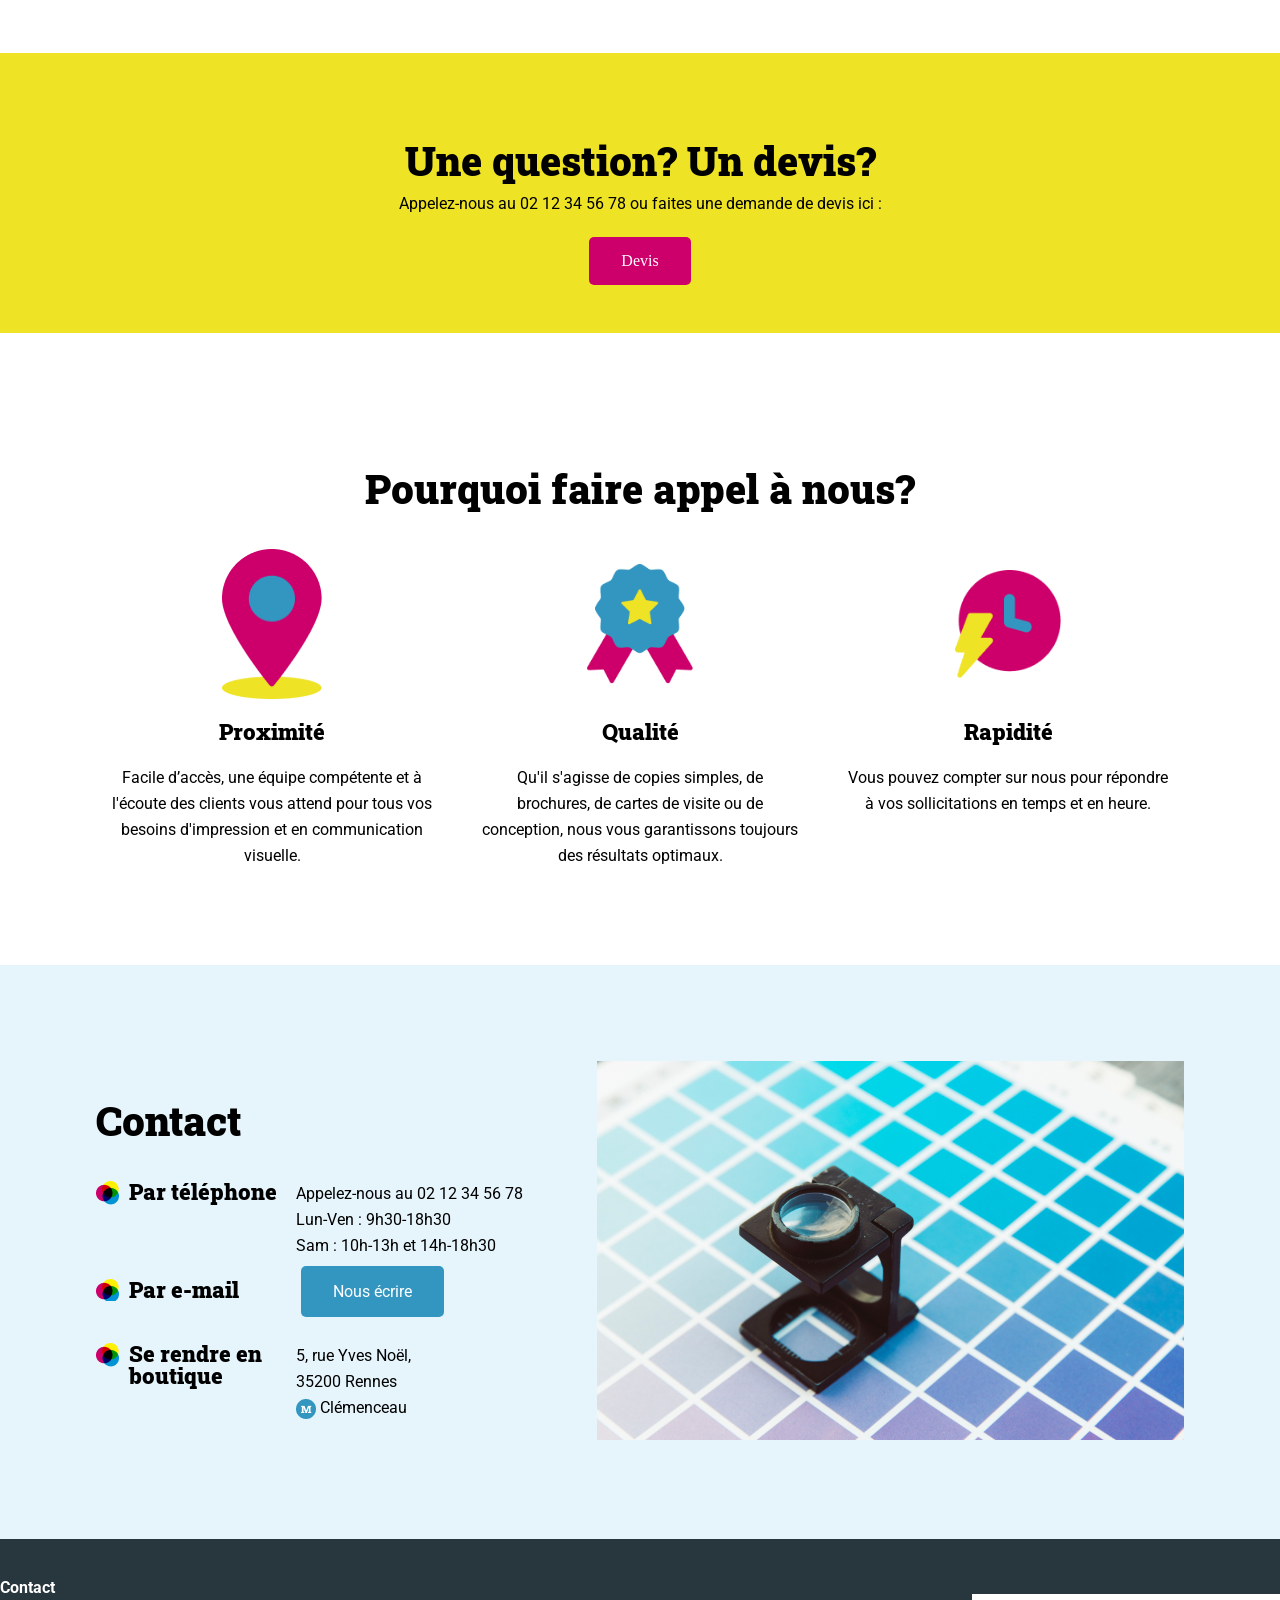
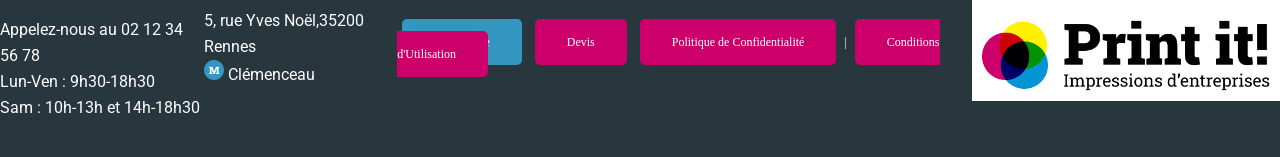
==== commit 0a33231a: "Update index.html" ====
--- a/index.html
+++ b/index.html
@@ -140,14 +140,13 @@
 		<div>
 			<a href="mailto:contact@print-it.tld" class="btn">Nous écrire</a>
 			<a href="mailto:contact@print-it.tld?subject=Demande&nbsp;de&nbsp;devis" class="btn devis">Devis</a>
+			 <a href="./privacy.html" class="btn devis">Politique de Confidentialité</a> |
+    <a href="./terms.html" class="btn devis">Conditions d'Utilisation</a>
 		</div>
 		<div>
 			<img class="footer-logo" src="./assets/images/logo.png" alt="Print it ! Impressions d'entreprises">
 		</div>
-		<div class="footer-links">
-    <a href="./privacy.html">Politique de Confidentialité</a> |
-    <a href="./terms.html">Conditions d'Utilisation</a>
-  </div>
+		
 	</footer>
 
 </body>
